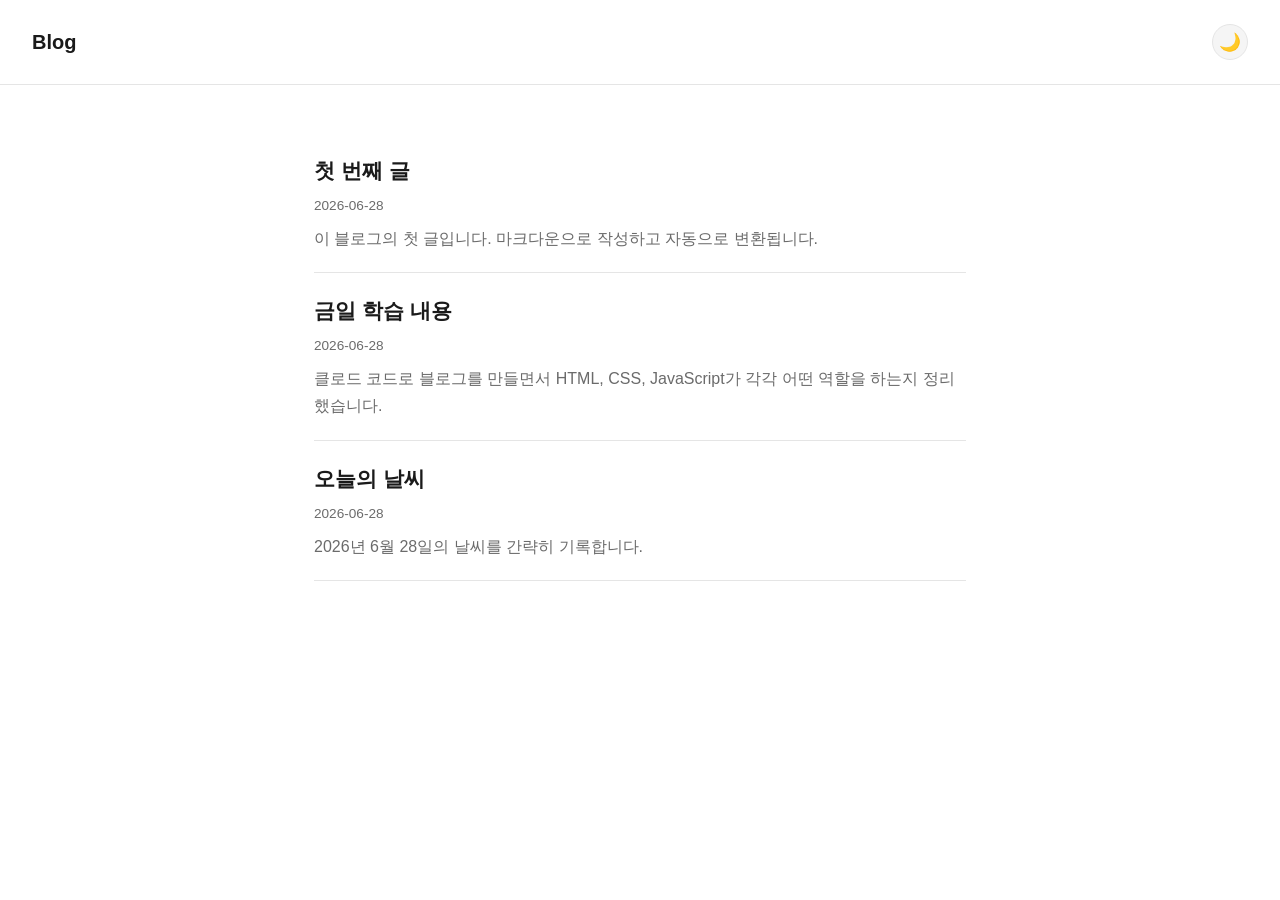
==== index.html @ 1f77c1f4 "블로그 초기버전 완성 Co-Authored-By: Claude Sonnet 4.6 <noreply@anthropic.com>" ====
<!DOCTYPE html>
<html lang="ko">
<head>
  <meta charset="UTF-8" />
  <meta name="viewport" content="width=device-width, initial-scale=1.0" />
  <title>Blog</title>
  <link rel="stylesheet" href="css/style.css" />
  <script src="js/theme.js"></script>
</head>
<body>
  <header class="site-header">
    <a class="site-title" href="index.html">Blog</a>
    <button id="theme-toggle" aria-label="다크모드 전환">🌙</button>
  </header>

  <main>
    <div id="post-list">
      <p class="state-message">글 목록을 불러오는 중...</p>
    </div>
  </main>

  <script src="js/vendor/marked.min.js"></script>
  <script src="js/markdown.js"></script>
  <script src="js/list.js"></script>
</body>
</html>
---- css/style.css ----
:root {
  --bg: #ffffff;
  --bg-alt: #f5f5f5;
  --text: #1a1a1a;
  --text-muted: #6b6b6b;
  --accent: #2563eb;
  --border: #e5e5e5;
  --code-bg: #f0f0f0;
  --max-width: 700px;
}

[data-theme="dark"] {
  --bg: #121212;
  --bg-alt: #1c1c1c;
  --text: #e8e8e8;
  --text-muted: #a0a0a0;
  --accent: #6ea8fe;
  --border: #2e2e2e;
  --code-bg: #1e1e1e;
}

* {
  box-sizing: border-box;
}

body {
  margin: 0;
  background: var(--bg);
  color: var(--text);
  font-family: -apple-system, BlinkMacSystemFont, "Segoe UI", Roboto, "Apple SD Gothic Neo", "Malgun Gothic", sans-serif;
  line-height: 1.7;
  transition: background 0.2s ease, color 0.2s ease;
}

header.site-header {
  display: flex;
  justify-content: space-between;
  align-items: center;
  padding: clamp(1rem, 3vw, 1.5rem) clamp(1rem, 5vw, 2rem);
  border-bottom: 1px solid var(--border);
}

header.site-header a.site-title {
  font-size: 1.25rem;
  font-weight: 700;
  color: var(--text);
  text-decoration: none;
}

#theme-toggle {
  background: var(--bg-alt);
  border: 1px solid var(--border);
  color: var(--text);
  border-radius: 999px;
  width: 2.25rem;
  height: 2.25rem;
  font-size: 1.1rem;
  cursor: pointer;
  display: flex;
  align-items: center;
  justify-content: center;
}

main {
  max-width: var(--max-width);
  margin: 0 auto;
  padding: clamp(1.5rem, 4vw, 3rem) clamp(1rem, 5vw, 1.5rem);
}

/* Post list */
.post-card {
  display: block;
  padding: 1.25rem 0;
  border-bottom: 1px solid var(--border);
  text-decoration: none;
  color: inherit;
}

.post-card h2 {
  margin: 0 0 0.35rem;
  font-size: 1.3rem;
  color: var(--text);
}

.post-card .post-date {
  font-size: 0.85rem;
  color: var(--text-muted);
}

.post-card .post-summary {
  margin: 0.5rem 0 0;
  color: var(--text-muted);
}

/* Post detail */
article header {
  margin-bottom: 1.5rem;
  border-bottom: none;
}

article h1 {
  font-size: 2rem;
  margin: 0 0 0.4rem;
}

article .post-date {
  color: var(--text-muted);
  font-size: 0.9rem;
}

article img {
  max-width: 100%;
  border-radius: 6px;
}

article pre {
  background: var(--code-bg);
  padding: 1rem;
  border-radius: 6px;
  overflow-x: auto;
}

article code {
  background: var(--code-bg);
  padding: 0.15em 0.4em;
  border-radius: 4px;
  font-size: 0.9em;
}

article pre code {
  background: none;
  padding: 0;
}

article a {
  color: var(--accent);
}

article blockquote {
  border-left: 3px solid var(--border);
  margin: 1rem 0;
  padding: 0.25rem 0 0.25rem 1rem;
  color: var(--text-muted);
}

.back-link {
  display: inline-block;
  margin-bottom: 1.5rem;
  color: var(--accent);
  text-decoration: none;
  font-size: 0.9rem;
}

.state-message {
  color: var(--text-muted);
  padding: 2rem 0;
}

@media (max-width: 768px) {
  article h1 {
    font-size: 1.6rem;
  }
  body {
    font-size: 0.97rem;
  }
}
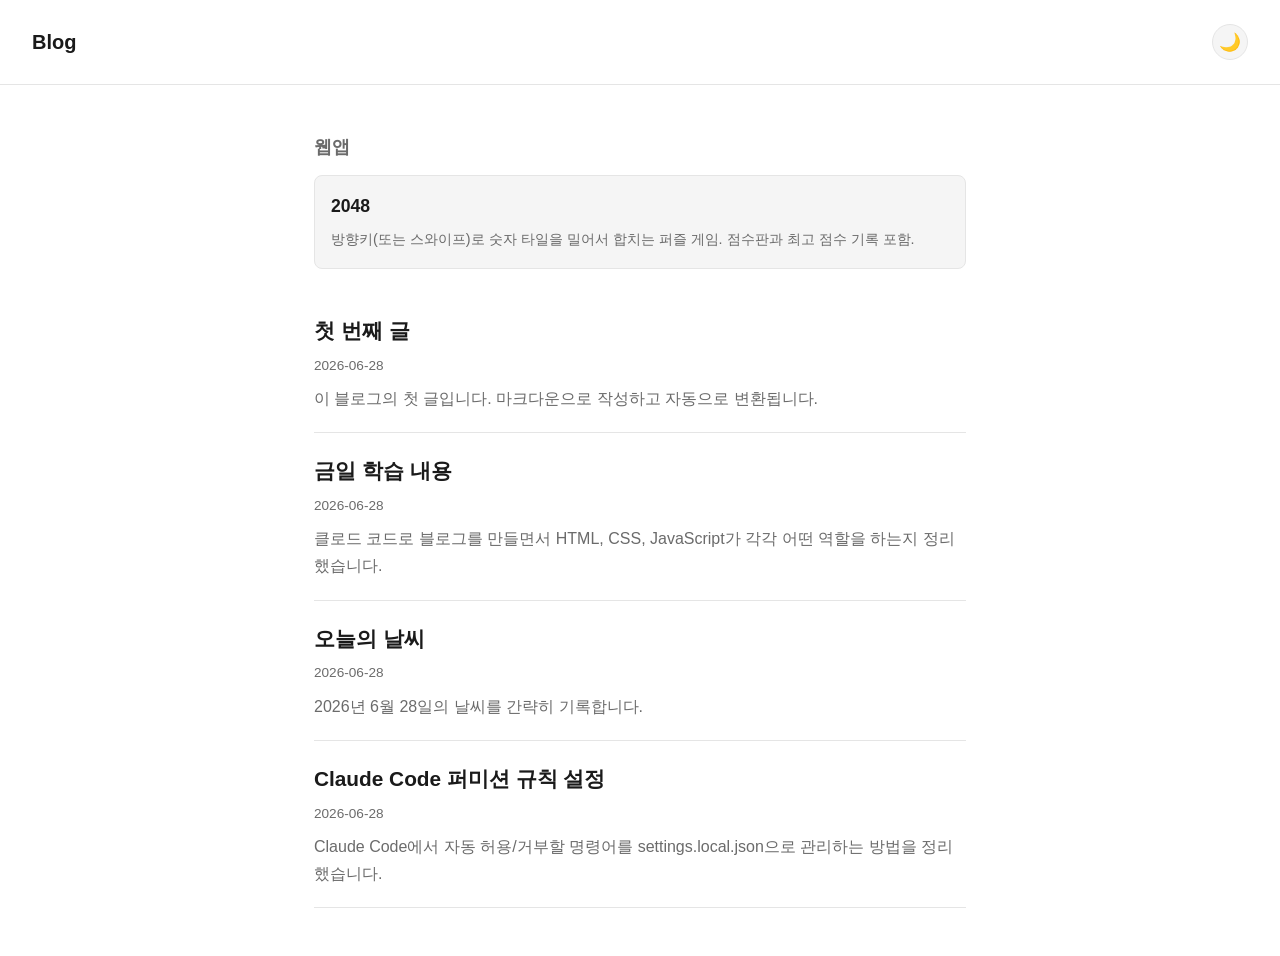
==== commit ae794e3b: "2048 게임 웹앱 추가 및 블로그 메인에 카드 임베드 Co-Authored-By: Claude Sonnet 4.6 <noreply@anthropic.com>" ====
--- a/index.html
+++ b/index.html
@@ -14,6 +14,16 @@
   </header>
 
   <main>
+    <section class="apps-section">
+      <h2 class="section-title">웹앱</h2>
+      <div class="app-grid">
+        <a class="app-card" href="apps/2048/index.html">
+          <h3>2048</h3>
+          <p>방향키(또는 스와이프)로 숫자 타일을 밀어서 합치는 퍼즐 게임. 점수판과 최고 점수 기록 포함.</p>
+        </a>
+      </div>
+    </section>
+
     <div id="post-list">
       <p class="state-message">글 목록을 불러오는 중...</p>
     </div>
--- a/css/style.css
+++ b/css/style.css
@@ -67,6 +67,45 @@
   padding: clamp(1.5rem, 4vw, 3rem) clamp(1rem, 5vw, 1.5rem);
 }
 
+/* Apps section */
+.apps-section {
+  margin-bottom: 1rem;
+}
+
+.section-title {
+  font-size: 1.1rem;
+  color: var(--text-muted);
+  margin: 0 0 0.75rem;
+}
+
+.app-grid {
+  display: grid;
+  grid-template-columns: repeat(auto-fit, minmax(200px, 1fr));
+  gap: 1rem;
+  margin-bottom: 1.5rem;
+}
+
+.app-card {
+  display: block;
+  padding: 1rem;
+  border: 1px solid var(--border);
+  border-radius: 8px;
+  text-decoration: none;
+  color: inherit;
+  background: var(--bg-alt);
+}
+
+.app-card h3 {
+  margin: 0 0 0.35rem;
+  font-size: 1.1rem;
+}
+
+.app-card p {
+  margin: 0;
+  font-size: 0.9rem;
+  color: var(--text-muted);
+}
+
 /* Post list */
 .post-card {
   display: block;
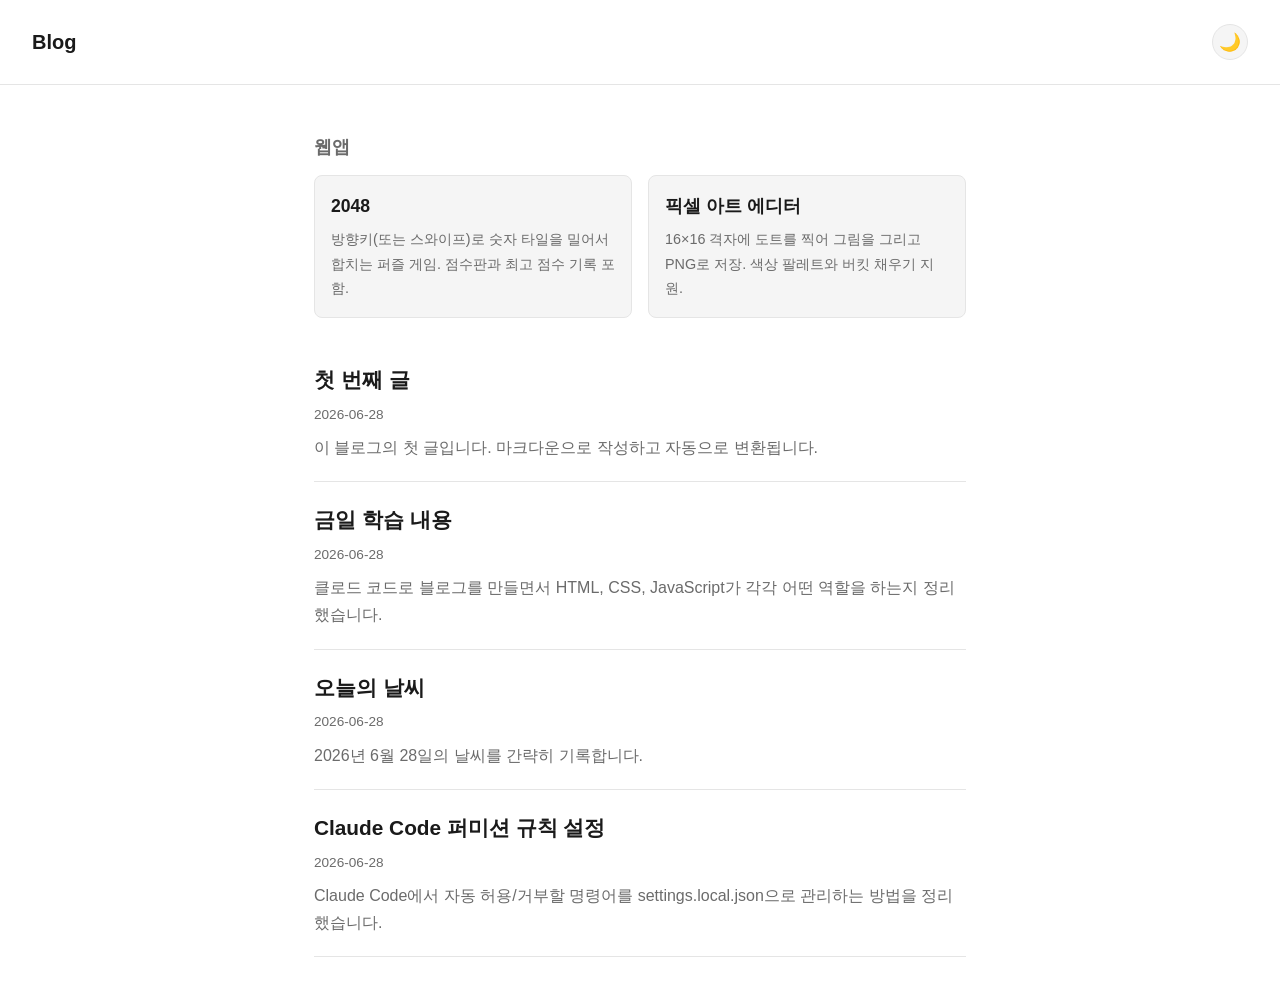
==== commit 764a7c8c: "픽셀 아트 에디터 웹앱 추가 및 블로그 메인에 카드 임베드 Co-Authored-By: Claude Sonnet 4.6 <noreply@anthropic.com>" ====
--- a/index.html
+++ b/index.html
@@ -21,6 +21,10 @@
           <h3>2048</h3>
           <p>방향키(또는 스와이프)로 숫자 타일을 밀어서 합치는 퍼즐 게임. 점수판과 최고 점수 기록 포함.</p>
         </a>
+        <a class="app-card" href="apps/pixel-art/index.html">
+          <h3>픽셀 아트 에디터</h3>
+          <p>16×16 격자에 도트를 찍어 그림을 그리고 PNG로 저장. 색상 팔레트와 버킷 채우기 지원.</p>
+        </a>
       </div>
     </section>
 
